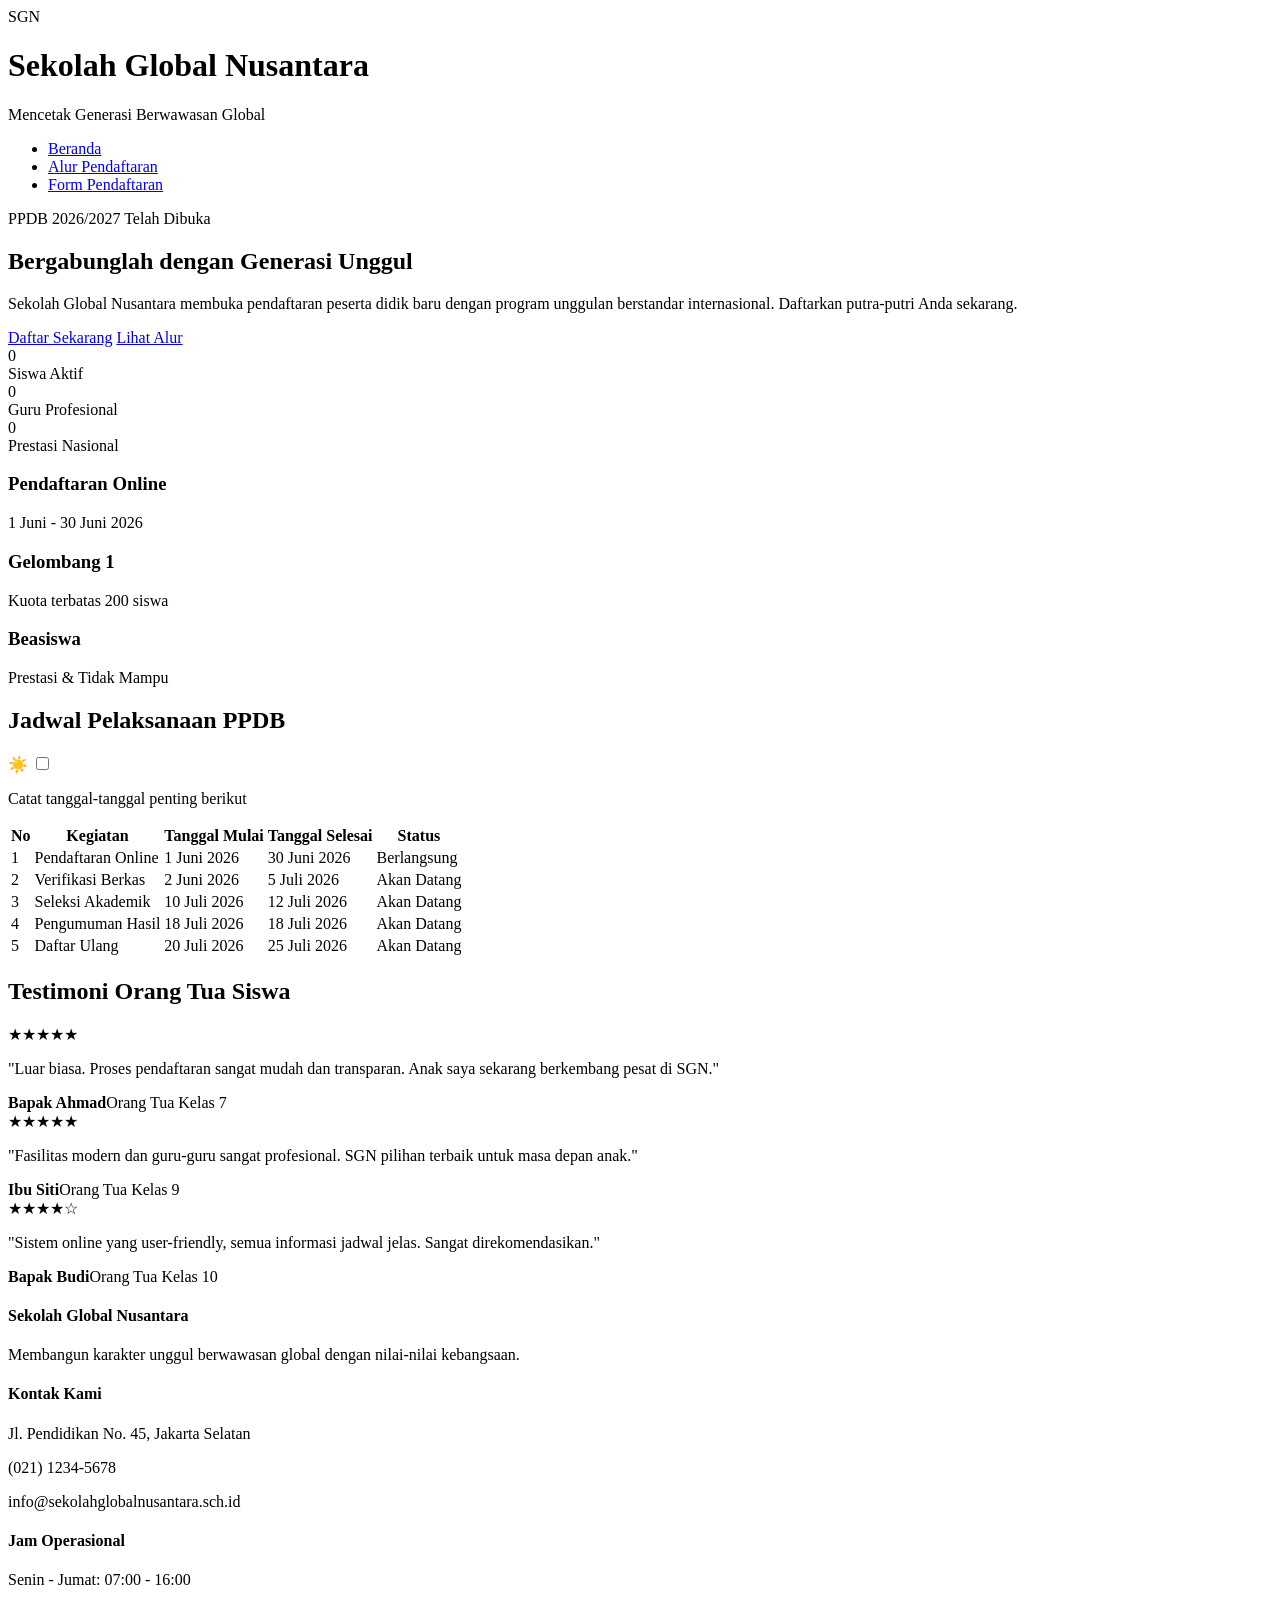
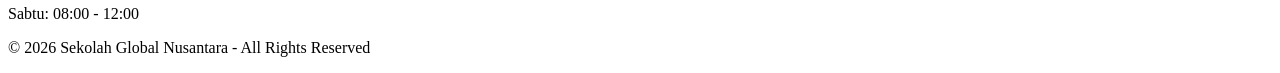
==== index.html @ ce0c1947 "add index.html for Sekolah Global Nusantara homepage" ====
<!DOCTYPE html>
<html lang="id">
  <head>
    <meta charset="UTF-8" />
    <meta name="viewport" content="width=device-width, initial-scale=1.0" />
    <title>Beranda - Sekolah Global Nusantara</title>
    <link rel="stylesheet" href="asset/css/style.css" />
  </head>
  <body>
    <header>
      <div class="header-container">
        <div class="logo-container">
          <div class="logo-icon">SGN</div>
          <div class="logo-text">
            <h1>Sekolah Global Nusantara</h1>
            <p>Mencetak Generasi Berwawasan Global</p>
          </div>
        </div>
        <nav>
          <ul>
            <li><a href="index.html" class="active">Beranda</a></li>
            <li><a href="alur.html">Alur Pendaftaran</a></li>
            <li><a href="form.html">Form Pendaftaran</a></li>
          </ul>
        </nav>
      </div>
    </header>

    <main>
      <section class="hero-section fade-in">
        <div class="hero-content">
          <div class="hero-badge">PPDB 2026/2027 Telah Dibuka</div>
          <h2>
            Bergabunglah dengan <span class="highlight">Generasi Unggul</span>
          </h2>
          <p>
            Sekolah Global Nusantara membuka pendaftaran peserta didik baru
            dengan program unggulan berstandar internasional. Daftarkan
            putra-putri Anda sekarang.
          </p>
          <div class="hero-buttons">
            <a href="form.html" class="btn-primary">Daftar Sekarang</a>
            <a href="alur.html" class="btn-secondary">Lihat Alur</a>
          </div>
        </div>
        <div class="hero-stats">
          <div class="stat-card">
            <div class="stat-number" data-count="1500">0</div>
            <div class="stat-label">Siswa Aktif</div>
          </div>
          <div class="stat-card">
            <div class="stat-number" data-count="120">0</div>
            <div class="stat-label">Guru Profesional</div>
          </div>
          <div class="stat-card">
            <div class="stat-number" data-count="25">0</div>
            <div class="stat-label">Prestasi Nasional</div>
          </div>
        </div>
      </section>

      <section class="info-cards fade-in">
        <div class="info-card">
          <div class="info-icon"></div>
          <h3>Pendaftaran Online</h3>
          <p>1 Juni - 30 Juni 2026</p>
        </div>
        <div class="info-card">
          <div class="info-icon"></div>
          <h3>Gelombang 1</h3>
          <p>Kuota terbatas 200 siswa</p>
        </div>
        <div class="info-card">
          <div class="info-icon"></div>
          <h3>Beasiswa</h3>
          <p>Prestasi & Tidak Mampu</p>
        </div>
      </section>

      <section class="schedule-section fade-in">
        <div class="section-header">
          <h2>Jadwal Pelaksanaan PPDB</h2>
          <div class="theme-switch-wrapper">
            <span class="theme-icon">☀️</span>
            <label class="theme-switch">
              <input type="checkbox" id="themeToggle" />
              <span class="slider round"></span>
            </label>
            <span class="theme-icon"></span>
          </div>
          <p>Catat tanggal-tanggal penting berikut</p>
        </div>
        <div class="table-wrapper">
          <table class="schedule-table">
            <thead>
              <tr>
                <th>No</th>
                <th>Kegiatan</th>
                <th>Tanggal Mulai</th>
                <th>Tanggal Selesai</th>
                <th>Status</th>
              </tr>
            </thead>
            <tbody>
              <tr class="active-row">
                <td>1</td>
                <td>Pendaftaran Online</td>
                <td>1 Juni 2026</td>
                <td>30 Juni 2026</td>
                <td><span class="status-badge active">Berlangsung</span></td>
              </tr>
              <tr>
                <td>2</td>
                <td>Verifikasi Berkas</td>
                <td>2 Juni 2026</td>
                <td>5 Juli 2026</td>
                <td><span class="status-badge upcoming">Akan Datang</span></td>
              </tr>
              <tr>
                <td>3</td>
                <td>Seleksi Akademik</td>
                <td>10 Juli 2026</td>
                <td>12 Juli 2026</td>
                <td><span class="status-badge upcoming">Akan Datang</span></td>
              </tr>
              <tr>
                <td>4</td>
                <td>Pengumuman Hasil</td>
                <td>18 Juli 2026</td>
                <td>18 Juli 2026</td>
                <td><span class="status-badge upcoming">Akan Datang</span></td>
              </tr>
              <tr>
                <td>5</td>
                <td>Daftar Ulang</td>
                <td>20 Juli 2026</td>
                <td>25 Juli 2026</td>
                <td><span class="status-badge upcoming">Akan Datang</span></td>
              </tr>
            </tbody>
          </table>
        </div>
      </section>

      <section class="testimonials fade-in">
        <div class="section-header">
          <h2>Testimoni Orang Tua Siswa</h2>
        </div>
        <div class="testimonial-grid">
          <div class="testimonial-card">
            <div class="testimonial-rating">★★★★★</div>
            <p>
              "Luar biasa. Proses pendaftaran sangat mudah dan transparan. Anak
              saya sekarang berkembang pesat di SGN."
            </p>
            <div class="testimonial-author">
              <strong>Bapak Ahmad</strong><span>Orang Tua Kelas 7</span>
            </div>
          </div>
          <div class="testimonial-card">
            <div class="testimonial-rating">★★★★★</div>
            <p>
              "Fasilitas modern dan guru-guru sangat profesional. SGN pilihan
              terbaik untuk masa depan anak."
            </p>
            <div class="testimonial-author">
              <strong>Ibu Siti</strong><span>Orang Tua Kelas 9</span>
            </div>
          </div>
          <div class="testimonial-card">
            <div class="testimonial-rating">★★★★☆</div>
            <p>
              "Sistem online yang user-friendly, semua informasi jadwal jelas.
              Sangat direkomendasikan."
            </p>
            <div class="testimonial-author">
              <strong>Bapak Budi</strong><span>Orang Tua Kelas 10</span>
            </div>
          </div>
        </div>
      </section>
    </main>

    <footer>
      <div class="footer-content">
        <div class="footer-section">
          <h4>Sekolah Global Nusantara</h4>
          <p>
            Membangun karakter unggul berwawasan global dengan nilai-nilai
            kebangsaan.
          </p>
        </div>
        <div class="footer-section">
          <h4>Kontak Kami</h4>
          <p>Jl. Pendidikan No. 45, Jakarta Selatan</p>
          <p>(021) 1234-5678</p>
          <p>info@sekolahglobalnusantara.sch.id</p>
        </div>
        <div class="footer-section">
          <h4>Jam Operasional</h4>
          <p>Senin - Jumat: 07:00 - 16:00</p>
          <p>Sabtu: 08:00 - 12:00</p>
        </div>
      </div>
      <div class="footer-bottom">
        <p>&copy; 2026 Sekolah Global Nusantara - All Rights Reserved</p>
      </div>
    </footer>

    <div id="toast" class="toast"></div>

    <script src="asset/javascript/script.js"></script>
  </body>
</html>
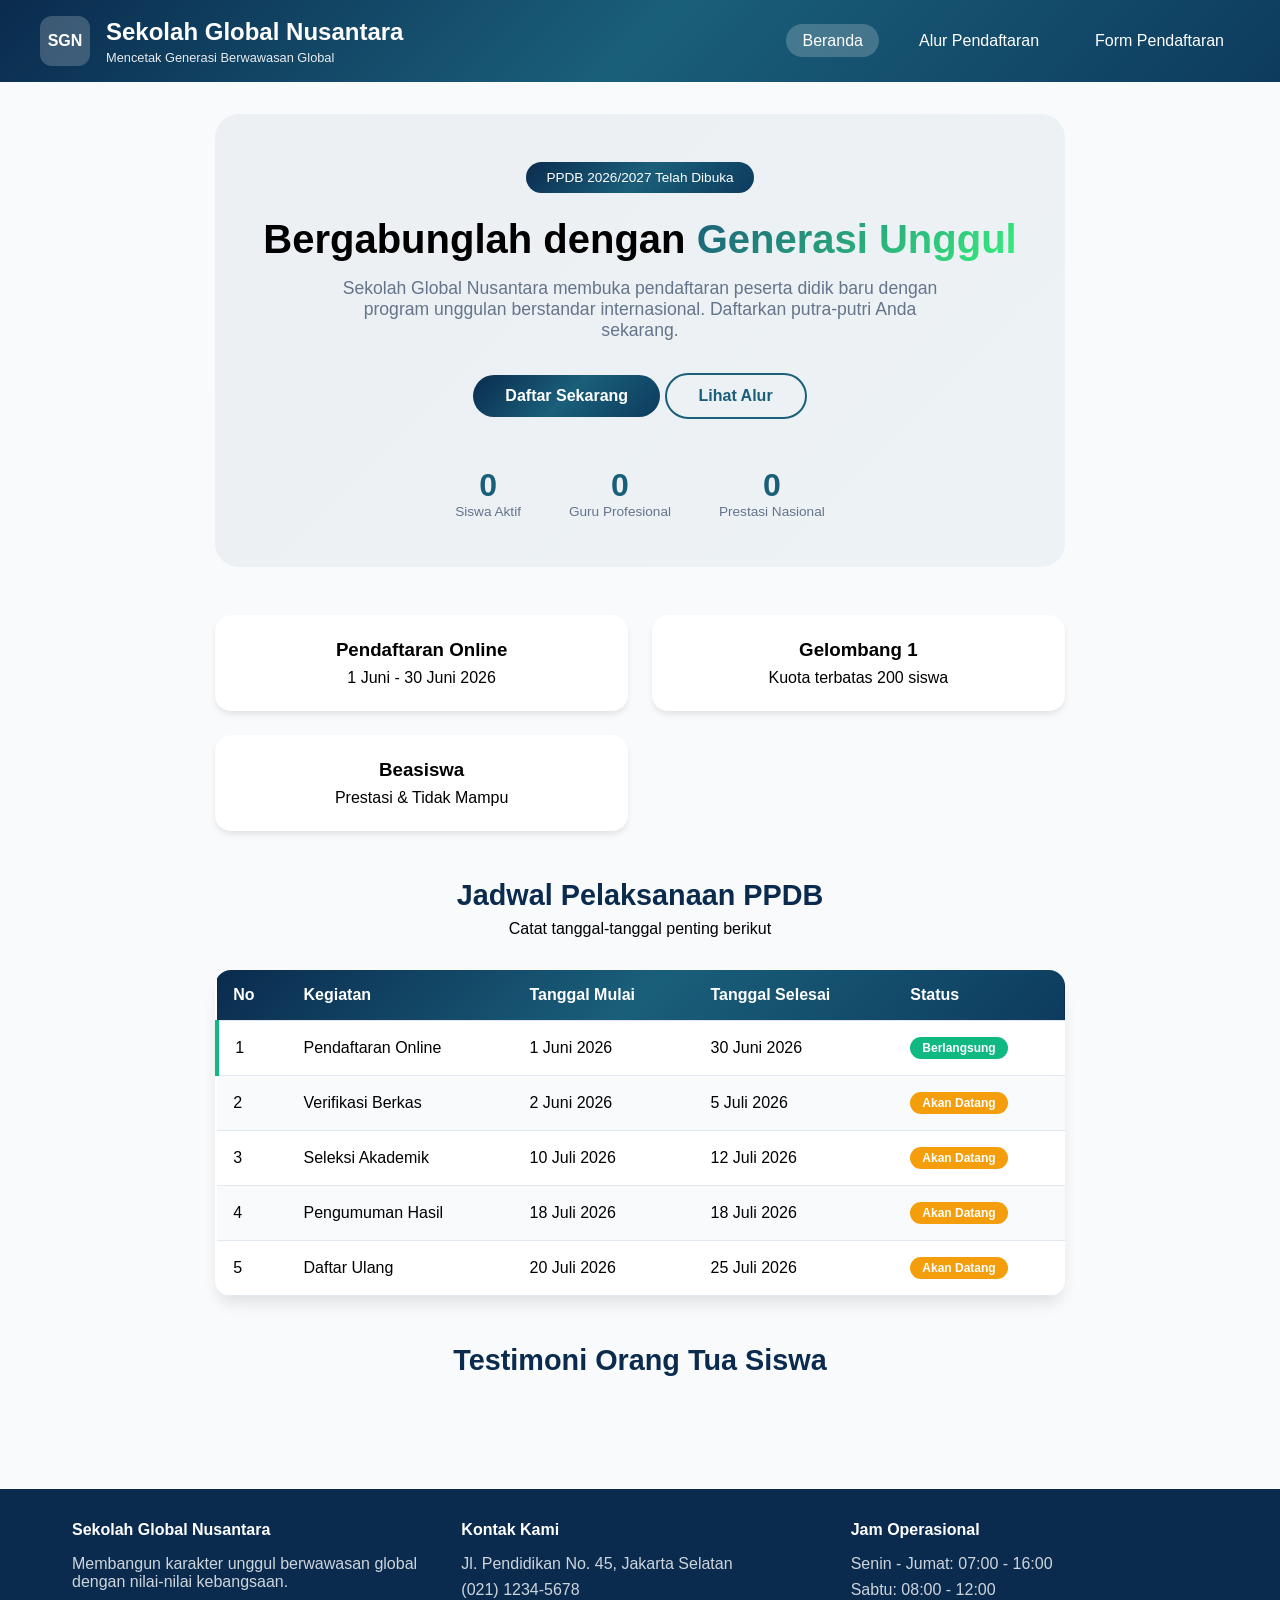
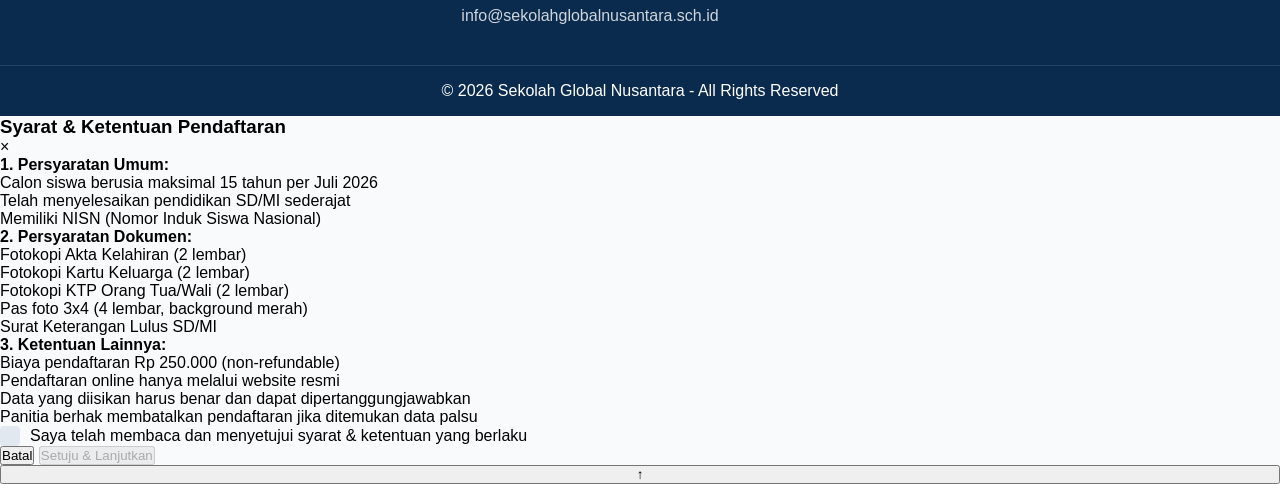
==== commit c8f3002f: "feat: add modal terms and back to top button" ====
--- a/index.html
+++ b/index.html
@@ -1,214 +1,174 @@
 <!DOCTYPE html>
 <html lang="id">
-  <head>
-    <meta charset="UTF-8" />
-    <meta name="viewport" content="width=device-width, initial-scale=1.0" />
+<head>
+    <meta charset="UTF-8">
+    <meta name="viewport" content="width=device-width, initial-scale=1.0">
     <title>Beranda - Sekolah Global Nusantara</title>
-    <link rel="stylesheet" href="asset/css/style.css" />
-  </head>
-  <body>
+    <link rel="stylesheet" href="asset/css/style.css">
+</head>
+<body>
     <header>
-      <div class="header-container">
-        <div class="logo-container">
-          <div class="logo-icon">SGN</div>
-          <div class="logo-text">
-            <h1>Sekolah Global Nusantara</h1>
-            <p>Mencetak Generasi Berwawasan Global</p>
-          </div>
+        <div class="header-container">
+            <div class="logo-container">
+                <div class="logo-icon">SGN</div>
+                <div class="logo-text">
+                    <h1>Sekolah Global Nusantara</h1>
+                    <p>Mencetak Generasi Berwawasan Global</p>
+                </div>
+            </div>
+            <nav>
+                <ul>
+                    <li><a href="index.html" class="active">Beranda</a></li>
+                    <li><a href="alur.html">Alur Pendaftaran</a></li>
+                    <li><a href="form.html">Form Pendaftaran</a></li>
+                </ul>
+            </nav>
         </div>
-        <nav>
-          <ul>
-            <li><a href="index.html" class="active">Beranda</a></li>
-            <li><a href="alur.html">Alur Pendaftaran</a></li>
-            <li><a href="form.html">Form Pendaftaran</a></li>
-          </ul>
-        </nav>
-      </div>
     </header>
 
     <main>
-      <section class="hero-section fade-in">
-        <div class="hero-content">
-          <div class="hero-badge">PPDB 2026/2027 Telah Dibuka</div>
-          <h2>
-            Bergabunglah dengan <span class="highlight">Generasi Unggul</span>
-          </h2>
-          <p>
-            Sekolah Global Nusantara membuka pendaftaran peserta didik baru
-            dengan program unggulan berstandar internasional. Daftarkan
-            putra-putri Anda sekarang.
-          </p>
-          <div class="hero-buttons">
-            <a href="form.html" class="btn-primary">Daftar Sekarang</a>
-            <a href="alur.html" class="btn-secondary">Lihat Alur</a>
-          </div>
-        </div>
-        <div class="hero-stats">
-          <div class="stat-card">
-            <div class="stat-number" data-count="1500">0</div>
-            <div class="stat-label">Siswa Aktif</div>
-          </div>
-          <div class="stat-card">
-            <div class="stat-number" data-count="120">0</div>
-            <div class="stat-label">Guru Profesional</div>
-          </div>
-          <div class="stat-card">
-            <div class="stat-number" data-count="25">0</div>
-            <div class="stat-label">Prestasi Nasional</div>
-          </div>
-        </div>
-      </section>
+        <section class="hero-section fade-in">
+            <div class="hero-content">
+                <div class="hero-badge">PPDB 2026/2027 Telah Dibuka</div>
+                <h2>Bergabunglah dengan <span class="highlight">Generasi Unggul</span></h2>
+                <p>Sekolah Global Nusantara membuka pendaftaran peserta didik baru dengan program unggulan berstandar internasional. Daftarkan putra-putri Anda sekarang.</p>
+                <div class="hero-buttons">
+                    <a href="#" class="btn-primary" id="daftarBtn">Daftar Sekarang</a>
+                    <a href="alur.html" class="btn-secondary">Lihat Alur</a>
+                </div>
+            </div>
+            <div class="hero-stats">
+                <div class="stat-card">
+                    <div class="stat-number" data-count="1500">0</div>
+                    <div class="stat-label">Siswa Aktif</div>
+                </div>
+                <div class="stat-card">
+                    <div class="stat-number" data-count="120">0</div>
+                    <div class="stat-label">Guru Profesional</div>
+                </div>
+                <div class="stat-card">
+                    <div class="stat-number" data-count="25">0</div>
+                    <div class="stat-label">Prestasi Nasional</div>
+                </div>
+            </div>
+        </section>
 
-      <section class="info-cards fade-in">
-        <div class="info-card">
-          <div class="info-icon"></div>
-          <h3>Pendaftaran Online</h3>
-          <p>1 Juni - 30 Juni 2026</p>
-        </div>
-        <div class="info-card">
-          <div class="info-icon"></div>
-          <h3>Gelombang 1</h3>
-          <p>Kuota terbatas 200 siswa</p>
-        </div>
-        <div class="info-card">
-          <div class="info-icon"></div>
-          <h3>Beasiswa</h3>
-          <p>Prestasi & Tidak Mampu</p>
-        </div>
-      </section>
+        <section class="info-cards fade-in">
+            <div class="info-card">
+                <h3>Pendaftaran Online</h3>
+                <p>1 Juni - 30 Juni 2026</p>
+            </div>
+            <div class="info-card">
+                <h3>Gelombang 1</h3>
+                <p>Kuota terbatas 200 siswa</p>
+            </div>
+            <div class="info-card">
+                <h3>Beasiswa</h3>
+                <p>Prestasi & Tidak Mampu</p>
+            </div>
+        </section>
 
-      <section class="schedule-section fade-in">
-        <div class="section-header">
-          <h2>Jadwal Pelaksanaan PPDB</h2>
-          <div class="theme-switch-wrapper">
-            <span class="theme-icon">☀️</span>
-            <label class="theme-switch">
-              <input type="checkbox" id="themeToggle" />
-              <span class="slider round"></span>
-            </label>
-            <span class="theme-icon"></span>
-          </div>
-          <p>Catat tanggal-tanggal penting berikut</p>
-        </div>
-        <div class="table-wrapper">
-          <table class="schedule-table">
-            <thead>
-              <tr>
-                <th>No</th>
-                <th>Kegiatan</th>
-                <th>Tanggal Mulai</th>
-                <th>Tanggal Selesai</th>
-                <th>Status</th>
-              </tr>
-            </thead>
-            <tbody>
-              <tr class="active-row">
-                <td>1</td>
-                <td>Pendaftaran Online</td>
-                <td>1 Juni 2026</td>
-                <td>30 Juni 2026</td>
-                <td><span class="status-badge active">Berlangsung</span></td>
-              </tr>
-              <tr>
-                <td>2</td>
-                <td>Verifikasi Berkas</td>
-                <td>2 Juni 2026</td>
-                <td>5 Juli 2026</td>
-                <td><span class="status-badge upcoming">Akan Datang</span></td>
-              </tr>
-              <tr>
-                <td>3</td>
-                <td>Seleksi Akademik</td>
-                <td>10 Juli 2026</td>
-                <td>12 Juli 2026</td>
-                <td><span class="status-badge upcoming">Akan Datang</span></td>
-              </tr>
-              <tr>
-                <td>4</td>
-                <td>Pengumuman Hasil</td>
-                <td>18 Juli 2026</td>
-                <td>18 Juli 2026</td>
-                <td><span class="status-badge upcoming">Akan Datang</span></td>
-              </tr>
-              <tr>
-                <td>5</td>
-                <td>Daftar Ulang</td>
-                <td>20 Juli 2026</td>
-                <td>25 Juli 2026</td>
-                <td><span class="status-badge upcoming">Akan Datang</span></td>
-              </tr>
-            </tbody>
-          </table>
-        </div>
-      </section>
+        <section class="schedule-section fade-in">
+            <div class="section-header">
+                <h2>Jadwal Pelaksanaan PPDB</h2>
+                <p>Catat tanggal-tanggal penting berikut</p>
+            </div>
+            <div class="table-wrapper">
+                <table class="schedule-table">
+                    <thead>
+                        <tr><th>No</th><th>Kegiatan</th><th>Tanggal Mulai</th><th>Tanggal Selesai</th><th>Status</th></tr>
+                    </thead>
+                    <tbody>
+                        <tr class="active-row"><td>1</td><td>Pendaftaran Online</td><td>1 Juni 2026</td><td>30 Juni 2026</td><td><span class="status-badge active">Berlangsung</span></td></tr>
+                        <tr><td>2</td><td>Verifikasi Berkas</td><td>2 Juni 2026</td><td>5 Juli 2026</td><td><span class="status-badge upcoming">Akan Datang</span></td></tr>
+                        <tr><td>3</td><td>Seleksi Akademik</td><td>10 Juli 2026</td><td>12 Juli 2026</td><td><span class="status-badge upcoming">Akan Datang</span></td></tr>
+                        <tr><td>4</td><td>Pengumuman Hasil</td><td>18 Juli 2026</td><td>18 Juli 2026</td><td><span class="status-badge upcoming">Akan Datang</span></td></tr>
+                        <tr><td>5</td><td>Daftar Ulang</td><td>20 Juli 2026</td><td>25 Juli 2026</td><td><span class="status-badge upcoming">Akan Datang</span></td></tr>
+                    </tbody>
+                </table>
+            </div>
+        </section>
 
-      <section class="testimonials fade-in">
-        <div class="section-header">
-          <h2>Testimoni Orang Tua Siswa</h2>
-        </div>
-        <div class="testimonial-grid">
-          <div class="testimonial-card">
-            <div class="testimonial-rating">★★★★★</div>
-            <p>
-              "Luar biasa. Proses pendaftaran sangat mudah dan transparan. Anak
-              saya sekarang berkembang pesat di SGN."
-            </p>
-            <div class="testimonial-author">
-              <strong>Bapak Ahmad</strong><span>Orang Tua Kelas 7</span>
+        <section class="testimonial-marquee fade-in">
+            <div class="section-header">
+                <h2>Testimoni Orang Tua Siswa</h2>
             </div>
-          </div>
-          <div class="testimonial-card">
-            <div class="testimonial-rating">★★★★★</div>
-            <p>
-              "Fasilitas modern dan guru-guru sangat profesional. SGN pilihan
-              terbaik untuk masa depan anak."
-            </p>
-            <div class="testimonial-author">
-              <strong>Ibu Siti</strong><span>Orang Tua Kelas 9</span>
+            <div class="marquee-track">
+                <div class="marquee-list" id="marqueeList"></div>
             </div>
-          </div>
-          <div class="testimonial-card">
-            <div class="testimonial-rating">★★★★☆</div>
-            <p>
-              "Sistem online yang user-friendly, semua informasi jadwal jelas.
-              Sangat direkomendasikan."
-            </p>
-            <div class="testimonial-author">
-              <strong>Bapak Budi</strong><span>Orang Tua Kelas 10</span>
-            </div>
-          </div>
-        </div>
-      </section>
+        </section>
     </main>
 
     <footer>
-      <div class="footer-content">
-        <div class="footer-section">
-          <h4>Sekolah Global Nusantara</h4>
-          <p>
-            Membangun karakter unggul berwawasan global dengan nilai-nilai
-            kebangsaan.
-          </p>
+        <div class="footer-content">
+            <div class="footer-section">
+                <h4>Sekolah Global Nusantara</h4>
+                <p>Membangun karakter unggul berwawasan global dengan nilai-nilai kebangsaan.</p>
+            </div>
+            <div class="footer-section">
+                <h4>Kontak Kami</h4>
+                <p>Jl. Pendidikan No. 45, Jakarta Selatan</p>
+                <p>(021) 1234-5678</p>
+                <p>info@sekolahglobalnusantara.sch.id</p>
+            </div>
+            <div class="footer-section">
+                <h4>Jam Operasional</h4>
+                <p>Senin - Jumat: 07:00 - 16:00</p>
+                <p>Sabtu: 08:00 - 12:00</p>
+            </div>
         </div>
-        <div class="footer-section">
-          <h4>Kontak Kami</h4>
-          <p>Jl. Pendidikan No. 45, Jakarta Selatan</p>
-          <p>(021) 1234-5678</p>
-          <p>info@sekolahglobalnusantara.sch.id</p>
+        <div class="footer-bottom">
+            <p>&copy; 2026 Sekolah Global Nusantara - All Rights Reserved</p>
         </div>
-        <div class="footer-section">
-          <h4>Jam Operasional</h4>
-          <p>Senin - Jumat: 07:00 - 16:00</p>
-          <p>Sabtu: 08:00 - 12:00</p>
-        </div>
-      </div>
-      <div class="footer-bottom">
-        <p>&copy; 2026 Sekolah Global Nusantara - All Rights Reserved</p>
-      </div>
     </footer>
 
     <div id="toast" class="toast"></div>
 
+    <div id="modalSyarat" class="modal">
+        <div class="modal-content">
+            <div class="modal-header">
+                <h3>Syarat & Ketentuan Pendaftaran</h3>
+                <span class="modal-close">&times;</span>
+            </div>
+            <div class="modal-body">
+                <p><strong>1. Persyaratan Umum:</strong></p>
+                <ul>
+                    <li>Calon siswa berusia maksimal 15 tahun per Juli 2026</li>
+                    <li>Telah menyelesaikan pendidikan SD/MI sederajat</li>
+                    <li>Memiliki NISN (Nomor Induk Siswa Nasional)</li>
+                </ul>
+                <p><strong>2. Persyaratan Dokumen:</strong></p>
+                <ul>
+                    <li>Fotokopi Akta Kelahiran (2 lembar)</li>
+                    <li>Fotokopi Kartu Keluarga (2 lembar)</li>
+                    <li>Fotokopi KTP Orang Tua/Wali (2 lembar)</li>
+                    <li>Pas foto 3x4 (4 lembar, background merah)</li>
+                    <li>Surat Keterangan Lulus SD/MI</li>
+                </ul>
+                <p><strong>3. Ketentuan Lainnya:</strong></p>
+                <ul>
+                    <li>Biaya pendaftaran Rp 250.000 (non-refundable)</li>
+                    <li>Pendaftaran online hanya melalui website resmi</li>
+                    <li>Data yang diisikan harus benar dan dapat dipertanggungjawabkan</li>
+                    <li>Panitia berhak membatalkan pendaftaran jika ditemukan data palsu</li>
+                </ul>
+                <div class="modal-checkbox">
+                    <label class="checkbox-container">
+                        <input type="checkbox" id="agreeTerms">
+                        <span class="checkmark"></span>
+                        Saya telah membaca dan menyetujui syarat & ketentuan yang berlaku
+                    </label>
+                </div>
+            </div>
+            <div class="modal-footer">
+                <button type="button" class="btn-modal-cancel" id="cancelBtn">Batal</button>
+                <button type="button" class="btn-modal-confirm" id="confirmBtn" disabled>Setuju & Lanjutkan</button>
+            </div>
+        </div>
+    </div>
+
+    <button id="backToTop" class="back-to-top" title="Kembali ke atas">↑</button>
+
     <script src="asset/javascript/script.js"></script>
-  </body>
-</html>
+</body>
+</html>
--- a/asset/css/style.css
+++ b/asset/css/style.css
@@ -0,0 +1,320 @@
+/* ========== VARIABLES & RESET ========== */
+:root {
+    --primary-dark: #0a2b4e;
+    --primary: #1a5f7a;
+    --secondary: #38ef7d;
+    --light: #f8fafc;
+    --dark: #1e293b;
+    --gray: #64748b;
+    --danger: #ef4444;
+    --success: #10b981;
+    --shadow-md: 0 4px 6px -1px rgba(0,0,0,0.1);
+    --shadow-lg: 0 10px 15px -3px rgba(0,0,0,0.1);
+    --shadow-xl: 0 20px 25px -5px rgba(0,0,0,0.1);
+}
+
+* { margin: 0; padding: 0; box-sizing: border-box; }
+
+body {
+    font-family: -apple-system, BlinkMacSystemFont, 'Segoe UI', Roboto, sans-serif;
+    background: var(--light);
+    min-height: 100vh;
+    display: flex;
+    flex-direction: column;
+    transition: background 0.3s;
+}
+
+body.dark-mode { background: #0f172a; color: #e2e8f0; }
+
+/* ========== THEME SWITCH ========== */
+.theme-switch-wrapper {
+    position: fixed; top: 20px; right: 20px; z-index: 1000;
+    display: flex; align-items: center; gap: 10px;
+    background: rgba(255,255,255,0.2); backdrop-filter: blur(10px);
+    padding: 8px 16px; border-radius: 50px;
+}
+
+.theme-switch { position: relative; width: 50px; height: 24px; }
+.theme-switch input { opacity: 0; width: 0; height: 0; }
+.slider {
+    position: absolute; cursor: pointer; top: 0; left: 0; right: 0; bottom: 0;
+    background: #ccc; transition: 0.3s; border-radius: 34px;
+}
+.slider:before {
+    position: absolute; content: ""; height: 18px; width: 18px;
+    left: 3px; bottom: 3px; background: white; transition: 0.3s; border-radius: 50%;
+}
+input:checked + .slider { background: var(--primary); }
+input:checked + .slider:before { transform: translateX(26px); }
+
+/* ========== HEADER ========== */
+header {
+    background: linear-gradient(135deg, #0a2b4e, #1a5f7a, #0d3b5e);
+    color: white; padding: 1rem 2rem; position: sticky; top: 0; z-index: 100;
+}
+.header-container {
+    max-width: 1200px; margin: 0 auto;
+    display: flex; justify-content: space-between; align-items: center; flex-wrap: wrap; gap: 1rem;
+}
+.logo-container { display: flex; align-items: center; gap: 1rem; }
+.logo-icon {
+    width: 50px; height: 50px; background: rgba(255,255,255,0.2);
+    border-radius: 12px; display: flex; align-items: center; justify-content: center;
+    font-weight: bold;
+}
+.logo-text h1 { font-size: 1.5rem; margin-bottom: 0.25rem; }
+.logo-text p { font-size: 0.8rem; opacity: 0.9; }
+
+nav ul { list-style: none; display: flex; gap: 1.5rem; flex-wrap: wrap; }
+nav ul li a {
+    color: white; text-decoration: none; font-weight: 500;
+    padding: 0.5rem 1rem; border-radius: 50px; transition: all 0.3s;
+}
+nav ul li a:hover, nav ul li a.active {
+    background: rgba(255,255,255,0.2); transform: translateY(-2px);
+}
+
+/* ========== MAIN ========== */
+main { flex: 1; max-width: 1200px; margin: 2rem auto; padding: 0 2rem; }
+
+/* Animations */
+.fade-in { animation: fadeInUp 0.6s ease-out; }
+@keyframes fadeInUp { from { opacity: 0; transform: translateY(30px); } to { opacity: 1; transform: translateY(0); } }
+
+/* ========== HERO ========== */
+.hero-section {
+    background: linear-gradient(135deg, rgba(10,43,78,0.05), rgba(26,95,122,0.05));
+    border-radius: 24px; padding: 3rem; margin-bottom: 3rem; text-align: center;
+}
+.hero-badge {
+    display: inline-block; background: linear-gradient(135deg, #0a2b4e, #1a5f7a, #0d3b5e);
+    color: white; padding: 0.5rem 1.25rem; border-radius: 50px;
+    font-size: 0.85rem; margin-bottom: 1.5rem;
+}
+.hero-content h2 { font-size: 2.5rem; margin-bottom: 1rem; }
+.highlight { background: linear-gradient(135deg, #1a5f7a, #38ef7d); -webkit-background-clip: text; -webkit-text-fill-color: transparent; }
+.hero-content p { font-size: 1.1rem; color: var(--gray); max-width: 600px; margin: 0 auto 2rem; }
+
+.btn-primary, .btn-secondary {
+    padding: 0.75rem 2rem; border-radius: 50px; text-decoration: none;
+    font-weight: 600; transition: all 0.3s; display: inline-block;
+}
+.btn-primary { background: linear-gradient(135deg, #0a2b4e, #1a5f7a, #0d3b5e); color: white; }
+.btn-primary:hover, .btn-secondary:hover { transform: translateY(-3px); box-shadow: var(--shadow-lg); }
+.btn-secondary { background: transparent; color: var(--primary); border: 2px solid var(--primary); }
+.btn-secondary:hover { background: var(--primary); color: white; }
+
+.hero-stats { display: flex; justify-content: center; gap: 3rem; margin-top: 3rem; flex-wrap: wrap; }
+.stat-card { text-align: center; }
+.stat-number { font-size: 2rem; font-weight: 800; color: var(--primary); }
+.stat-label { font-size: 0.85rem; color: var(--gray); }
+
+/* ========== INFO CARDS ========== */
+.info-cards {
+    display: grid; grid-template-columns: repeat(auto-fit, minmax(280px, 1fr));
+    gap: 1.5rem; margin-bottom: 3rem;
+}
+.info-card {
+    background: white; padding: 1.5rem; border-radius: 16px;
+    text-align: center; transition: all 0.3s; box-shadow: var(--shadow-md);
+}
+body.dark-mode .info-card { background: #1e293b; }
+.info-card:hover { transform: translateY(-5px); box-shadow: var(--shadow-xl); }
+.info-icon { font-size: 2rem; margin-bottom: 1rem; }
+.info-card h3 { margin-bottom: 0.5rem; }
+
+/* ========== TABLE ========== */
+.schedule-section { margin-bottom: 3rem; }
+.section-header { text-align: center; margin-bottom: 2rem; }
+.section-header h2 { font-size: 1.8rem; color: var(--primary-dark); margin-bottom: 0.5rem; }
+.table-wrapper { overflow-x: auto; border-radius: 16px; box-shadow: var(--shadow-lg); }
+.schedule-table { width: 100%; border-collapse: collapse; background: white; }
+body.dark-mode .schedule-table { background: #1e293b; }
+.schedule-table thead { background: linear-gradient(135deg, #0a2b4e, #1a5f7a, #0d3b5e); color: white; }
+.schedule-table th, .schedule-table td { padding: 1rem; text-align: left; border-bottom: 1px solid #e2e8f0; }
+.schedule-table tbody tr:nth-child(even) { background: #f8fafc; }
+body.dark-mode .schedule-table tbody tr:nth-child(even) { background: #0f172a; }
+.schedule-table tbody tr:hover { background: #e0f2fe; }
+.status-badge { display: inline-block; padding: 0.25rem 0.75rem; border-radius: 50px; font-size: 0.75rem; font-weight: 600; }
+.status-badge.active { background: var(--success); color: white; }
+.status-badge.upcoming { background: #f59e0b; color: white; }
+.active-row { border-left: 4px solid var(--success); }
+
+/* ========== TESTIMONIALS ========== */
+.testimonial-grid {
+    display: grid; grid-template-columns: repeat(auto-fit, minmax(300px, 1fr));
+    gap: 1.5rem; margin-bottom: 2rem;
+}
+.testimonial-card {
+    background: white; padding: 1.5rem; border-radius: 16px;
+    transition: all 0.3s; box-shadow: var(--shadow-md);
+}
+body.dark-mode .testimonial-card { background: #1e293b; }
+.testimonial-card:hover { transform: translateY(-5px); }
+.testimonial-rating { color: #fbbf24; margin-bottom: 1rem; }
+.testimonial-author { margin-top: 1rem; padding-top: 1rem; border-top: 1px solid #e2e8f0; }
+.testimonial-author span { display: block; font-size: 0.8rem; color: var(--gray); }
+
+/* ========== ALUR PAGE ========== */
+.page-header { text-align: center; margin-bottom: 2rem; }
+.page-header h1 { font-size: 2rem; color: var(--primary-dark); margin-bottom: 0.5rem; }
+.timeline-progress {
+    display: flex; justify-content: space-between; margin: 2rem 0 3rem;
+    position: relative; flex-wrap: wrap; gap: 1rem;
+}
+.timeline-progress::before {
+    content: ''; position: absolute; top: 25px; left: 0; right: 0;
+    height: 2px; background: linear-gradient(90deg, var(--primary), var(--secondary)); z-index: 0;
+}
+.timeline-step { text-align: center; position: relative; z-index: 1; flex: 1; min-width: 80px; cursor: pointer; }
+.step-icon {
+    width: 50px; height: 50px; background: white; border: 3px solid var(--primary);
+    border-radius: 50%; display: flex; align-items: center; justify-content: center;
+    margin: 0 auto 0.75rem; font-weight: bold; transition: all 0.3s;
+}
+body.dark-mode .step-icon { background: #1e293b; }
+.timeline-step:hover .step-icon { transform: scale(1.1); background: var(--primary); color: white; }
+
+.illustration-box {
+    background: linear-gradient(135deg, rgba(26,95,122,0.08), rgba(56,239,125,0.08));
+    border-radius: 24px; padding: 2rem; display: flex; justify-content: center;
+    gap: 2rem; flex-wrap: wrap; margin-bottom: 3rem;
+}
+.illustration-icon { font-size: 2.5rem; }
+.illustration-text { width: 100%; margin-top: 1rem; font-weight: 500; color: var(--primary); text-align: center; }
+
+.detail-card {
+    display: flex; gap: 1.5rem; background: white; padding: 1.5rem;
+    border-radius: 16px; margin-bottom: 1rem; transition: all 0.3s; cursor: pointer;
+}
+body.dark-mode .detail-card { background: #1e293b; }
+.detail-card:hover { transform: translateX(10px); box-shadow: var(--shadow-lg); }
+.card-number { font-size: 2rem; font-weight: 800; color: var(--primary); opacity: 0.5; min-width: 60px; }
+.card-content h3 { margin-bottom: 0.5rem; }
+.card-tip {
+    margin-top: 0.5rem; padding: 0.5rem 0.75rem; background: #e0f2fe;
+    border-radius: 8px; font-size: 0.8rem;
+}
+body.dark-mode .card-tip { background: #0c4a6e; color: #e2e8f0; }
+
+/* ========== ACCORDION ========== */
+.info-accordion { margin-top: 2rem; }
+.accordion-item { background: white; border-radius: 12px; margin-bottom: 1rem; overflow: hidden; }
+body.dark-mode .accordion-item { background: #1e293b; }
+.accordion-header {
+    padding: 1rem 1.25rem; background: linear-gradient(135deg, #0a2b4e, #1a5f7a, #0d3b5e);
+    color: white; cursor: pointer; display: flex; justify-content: space-between; font-weight: 600;
+}
+.accordion-arrow { transition: transform 0.3s; }
+.accordion-item.active .accordion-arrow { transform: rotate(180deg); }
+.accordion-content {
+    max-height: 0; overflow: hidden; transition: max-height 0.3s ease-out; padding: 0 1.25rem;
+}
+.accordion-item.active .accordion-content { max-height: 500px; padding: 1.25rem; }
+.accordion-content ul { padding-left: 1.5rem; }
+.faq-item { margin-bottom: 1rem; }
+.faq-item strong { color: var(--primary); display: block; margin-bottom: 0.25rem; }
+
+/* ========== MULTI-STEP FORM ========== */
+.form-progress { display: flex; justify-content: center; gap: 2rem; margin-bottom: 2rem; }
+.progress-step { text-align: center; flex: 1; max-width: 120px; }
+.step-circle {
+    width: 40px; height: 40px; background: #cbd5e1; border-radius: 50%;
+    display: flex; align-items: center; justify-content: center; margin: 0 auto 0.5rem;
+    font-weight: bold; transition: all 0.3s;
+}
+.progress-step.active .step-circle { background: var(--primary); color: white; transform: scale(1.1); }
+
+.form-container-modern {
+    background: white; border-radius: 24px; padding: 2rem;
+    box-shadow: var(--shadow-xl); max-width: 800px; margin: 0 auto;
+}
+body.dark-mode .form-container-modern { background: #1e293b; }
+.form-step { display: none; }
+.form-step.active { display: block; animation: fadeIn 0.5s; }
+@keyframes fadeIn { from { opacity: 0; transform: translateX(20px); } to { opacity: 1; transform: translateX(0); } }
+.form-step h3 { margin-bottom: 1.5rem; border-bottom: 2px solid var(--primary); display: inline-block; }
+.form-row { display: grid; grid-template-columns: 1fr 1fr; gap: 1rem; margin-bottom: 0.5rem; }
+.form-group { margin-bottom: 1.25rem; }
+.form-group label { display: block; font-weight: 500; margin-bottom: 0.5rem; }
+.required { color: var(--danger); }
+.form-group input, .form-group select, .form-group textarea {
+    width: 100%; padding: 0.75rem 1rem; border: 2px solid #e2e8f0;
+    border-radius: 12px; font-family: inherit; transition: all 0.3s; font-size: 1rem;
+}
+body.dark-mode .form-group input, body.dark-mode .form-group select, body.dark-mode .form-group textarea {
+    background: #0f172a; border-color: #334155; color: #e2e8f0;
+}
+.form-group input:focus, .form-group select:focus, .form-group textarea:focus {
+    outline: none; border-color: var(--primary); box-shadow: 0 0 0 3px rgba(26,95,122,0.2);
+}
+.input-feedback { font-size: 0.75rem; margin-top: 0.25rem; }
+.input-feedback.error { color: var(--danger); }
+.input-feedback.success { color: var(--success); }
+
+.form-navigation { display: flex; justify-content: space-between; margin-top: 2rem; gap: 1rem; }
+.btn-next, .btn-prev, .btn-submit-modern {
+    padding: 0.75rem 1.5rem; border: none; border-radius: 50px;
+    font-weight: 600; cursor: pointer; transition: all 0.3s; font-size: 1rem;
+}
+.btn-next { background: var(--primary); color: white; }
+.btn-next:hover, .btn-prev:hover { transform: translateY(-2px); box-shadow: var(--shadow-md); }
+.btn-prev { background: #cbd5e1; color: var(--dark); }
+.btn-submit-modern { background: linear-gradient(135deg, #10b981, #059669); color: white; }
+.btn-submit-modern:hover:not(:disabled) { transform: translateY(-3px); box-shadow: var(--shadow-lg); }
+.btn-submit-modern:disabled { opacity: 0.5; cursor: not-allowed; }
+
+.data-preview { background: #f8fafc; border-radius: 16px; padding: 1.5rem; margin-bottom: 1.5rem; }
+body.dark-mode .data-preview { background: #0f172a; }
+.preview-section { margin-bottom: 1rem; }
+.preview-section h4 { margin-bottom: 0.75rem; color: var(--primary); }
+.preview-item { display: flex; padding: 0.5rem 0; border-bottom: 1px solid #e2e8f0; }
+.preview-label { width: 160px; font-weight: 500; }
+
+.checkbox-group { margin: 1.5rem 0; }
+.checkbox-container { display: flex; align-items: center; gap: 10px; cursor: pointer; }
+.checkbox-container input { position: absolute; opacity: 0; }
+.checkmark { width: 20px; height: 20px; background: #e2e8f0; border-radius: 4px; display: inline-block; position: relative; }
+.checkbox-container input:checked ~ .checkmark { background: var(--primary); }
+.checkmark:after { content: ""; position: absolute; display: none; }
+.checkbox-container input:checked ~ .checkmark:after {
+    display: block; left: 7px; top: 3px; width: 5px; height: 10px;
+    border: solid white; border-width: 0 2px 2px 0; transform: rotate(45deg);
+}
+
+/* ========== TOAST ========== */
+.toast {
+    visibility: hidden; min-width: 300px; background: #333; color: white;
+    text-align: center; border-radius: 50px; padding: 12px 24px;
+    position: fixed; bottom: 30px; left: 50%; transform: translateX(-50%);
+    z-index: 1000; opacity: 0; transition: opacity 0.5s;
+}
+.toast.show { visibility: visible; opacity: 1; }
+.toast.success { background: linear-gradient(135deg, #10b981, #059669); }
+.toast.error { background: linear-gradient(135deg, #ef4444, #dc2626); }
+
+/* ========== FOOTER ========== */
+footer { background: var(--primary-dark); color: white; margin-top: 3rem; }
+.footer-content {
+    max-width: 1200px; margin: 0 auto; padding: 2rem;
+    display: grid; grid-template-columns: repeat(auto-fit, minmax(250px, 1fr)); gap: 2rem;
+}
+.footer-section h4 { margin-bottom: 1rem; }
+.footer-section p { margin: 0.5rem 0; opacity: 0.8; }
+.footer-bottom { text-align: center; padding: 1rem; border-top: 1px solid rgba(255,255,255,0.1); }
+
+/* ========== RESPONSIVE ========== */
+@media (max-width: 768px) {
+    .header-container { flex-direction: column; text-align: center; }
+    nav ul { justify-content: center; }
+    .hero-section { padding: 2rem; }
+    .hero-content h2 { font-size: 1.8rem; }
+    .form-row { grid-template-columns: 1fr; }
+    .timeline-progress { flex-direction: column; align-items: center; }
+    .timeline-progress::before { display: none; }
+    .preview-item { flex-direction: column; }
+    .preview-label { width: auto; margin-bottom: 0.25rem; }
+    .detail-card { flex-direction: column; text-align: center; }
+    .card-number { min-width: auto; }
+    main { padding: 0 1rem; }
+}
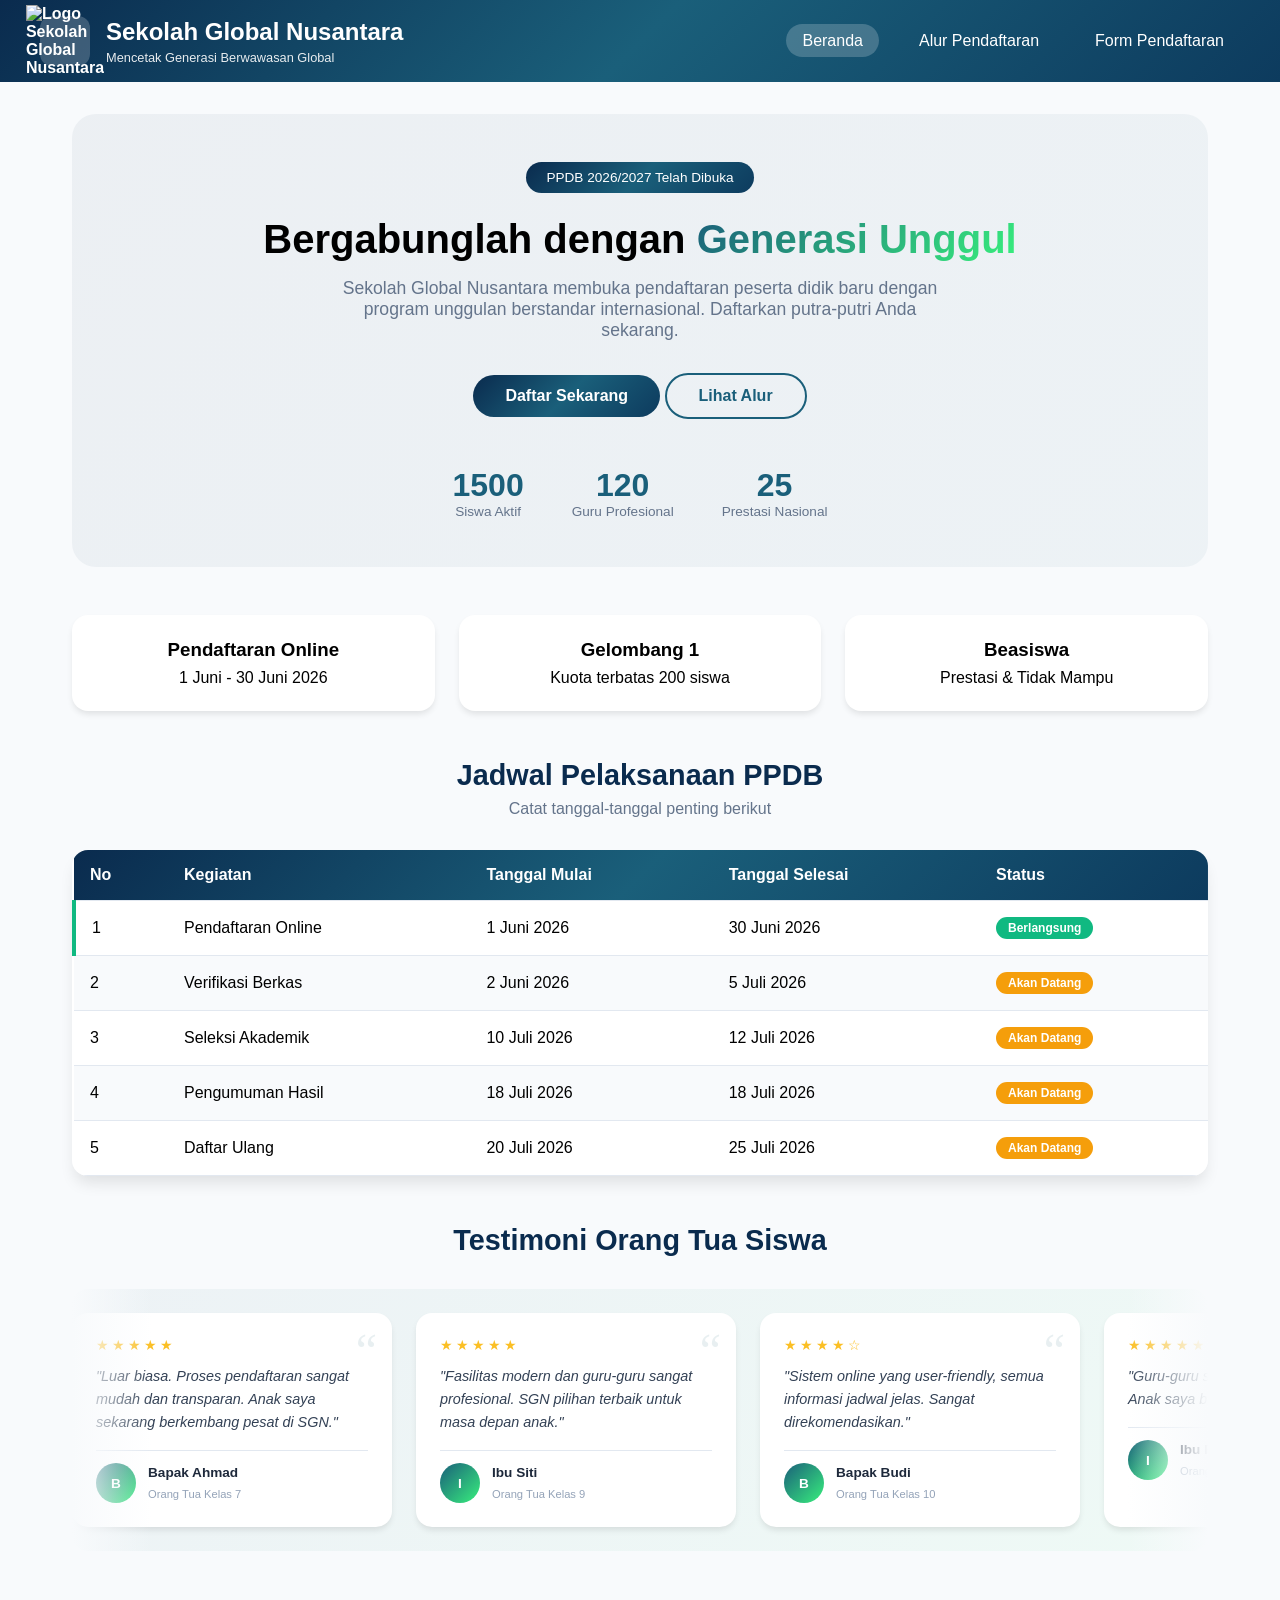
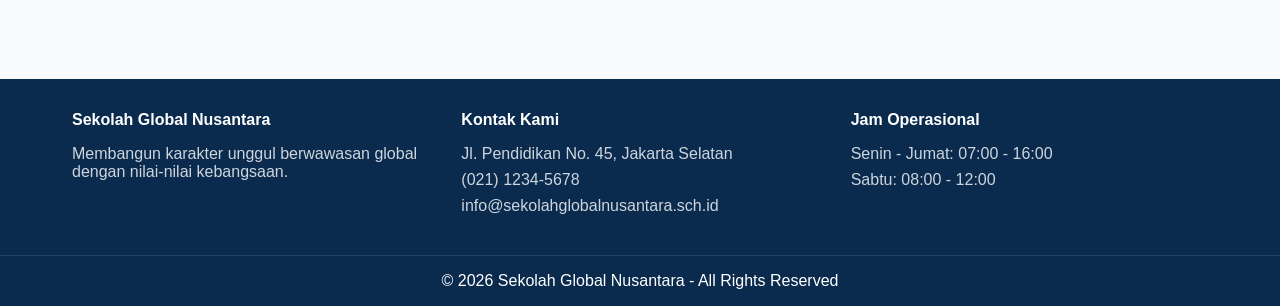
==== commit f9ec9185: "add logo sekolah" ====
--- a/index.html
+++ b/index.html
@@ -1,16 +1,19 @@
 <!DOCTYPE html>
 <html lang="id">
 <head>
-    <meta charset="UTF-8">
-    <meta name="viewport" content="width=device-width, initial-scale=1.0">
+    <meta charset="UTF-8" />
+    <meta name="viewport" content="width=device-width, initial-scale=1.0" />
     <title>Beranda - Sekolah Global Nusantara</title>
-    <link rel="stylesheet" href="asset/css/style.css">
+    <link rel="stylesheet" href="asset/css/style.css" />
 </head>
+
 <body>
     <header>
         <div class="header-container">
             <div class="logo-container">
-                <div class="logo-icon">SGN</div>
+                <div class="logo-icon">
+                    <img src="asset/img/logo.png" alt="Logo Sekolah Global Nusantara" />
+                </div>
                 <div class="logo-text">
                     <h1>Sekolah Global Nusantara</h1>
                     <p>Mencetak Generasi Berwawasan Global</p>
@@ -76,14 +79,50 @@
             <div class="table-wrapper">
                 <table class="schedule-table">
                     <thead>
-                        <tr><th>No</th><th>Kegiatan</th><th>Tanggal Mulai</th><th>Tanggal Selesai</th><th>Status</th></tr>
+                        <tr>
+                            <th>No</th>
+                            <th>Kegiatan</th>
+                            <th>Tanggal Mulai</th>
+                            <th>Tanggal Selesai</th>
+                            <th>Status</th>
+                        </tr>
                     </thead>
                     <tbody>
-                        <tr class="active-row"><td>1</td><td>Pendaftaran Online</td><td>1 Juni 2026</td><td>30 Juni 2026</td><td><span class="status-badge active">Berlangsung</span></td></tr>
-                        <tr><td>2</td><td>Verifikasi Berkas</td><td>2 Juni 2026</td><td>5 Juli 2026</td><td><span class="status-badge upcoming">Akan Datang</span></td></tr>
-                        <tr><td>3</td><td>Seleksi Akademik</td><td>10 Juli 2026</td><td>12 Juli 2026</td><td><span class="status-badge upcoming">Akan Datang</span></td></tr>
-                        <tr><td>4</td><td>Pengumuman Hasil</td><td>18 Juli 2026</td><td>18 Juli 2026</td><td><span class="status-badge upcoming">Akan Datang</span></td></tr>
-                        <tr><td>5</td><td>Daftar Ulang</td><td>20 Juli 2026</td><td>25 Juli 2026</td><td><span class="status-badge upcoming">Akan Datang</span></td></tr>
+                        <tr class="active-row">
+                            <td>1</td>
+                            <td>Pendaftaran Online</td>
+                            <td>1 Juni 2026</td>
+                            <td>30 Juni 2026</td>
+                            <td><span class="status-badge active">Berlangsung</span></td>
+                        </tr>
+                        <tr>
+                            <td>2</td>
+                            <td>Verifikasi Berkas</td>
+                            <td>2 Juni 2026</td>
+                            <td>5 Juli 2026</td>
+                            <td><span class="status-badge upcoming">Akan Datang</span></td>
+                        </tr>
+                        <tr>
+                            <td>3</td>
+                            <td>Seleksi Akademik</td>
+                            <td>10 Juli 2026</td>
+                            <td>12 Juli 2026</td>
+                            <td><span class="status-badge upcoming">Akan Datang</span></td>
+                        </tr>
+                        <tr>
+                            <td>4</td>
+                            <td>Pengumuman Hasil</td>
+                            <td>18 Juli 2026</td>
+                            <td>18 Juli 2026</td>
+                            <td><span class="status-badge upcoming">Akan Datang</span></td>
+                        </tr>
+                        <tr>
+                            <td>5</td>
+                            <td>Daftar Ulang</td>
+                            <td>20 Juli 2026</td>
+                            <td>25 Juli 2026</td>
+                            <td><span class="status-badge upcoming">Akan Datang</span></td>
+                        </tr>
                     </tbody>
                 </table>
             </div>
@@ -154,7 +193,7 @@
                 </ul>
                 <div class="modal-checkbox">
                     <label class="checkbox-container">
-                        <input type="checkbox" id="agreeTerms">
+                        <input type="checkbox" id="agreeTerms" />
                         <span class="checkmark"></span>
                         Saya telah membaca dan menyetujui syarat & ketentuan yang berlaku
                     </label>
--- a/asset/css/style.css
+++ b/asset/css/style.css
@@ -21,45 +21,36 @@
     min-height: 100vh;
     display: flex;
     flex-direction: column;
-    transition: background 0.3s;
-}
-
-body.dark-mode { background: #0f172a; color: #e2e8f0; }
-
-/* ========== THEME SWITCH ========== */
-.theme-switch-wrapper {
-    position: fixed; top: 20px; right: 20px; z-index: 1000;
-    display: flex; align-items: center; gap: 10px;
-    background: rgba(255,255,255,0.2); backdrop-filter: blur(10px);
-    padding: 8px 16px; border-radius: 50px;
-}
-
-.theme-switch { position: relative; width: 50px; height: 24px; }
-.theme-switch input { opacity: 0; width: 0; height: 0; }
-.slider {
-    position: absolute; cursor: pointer; top: 0; left: 0; right: 0; bottom: 0;
-    background: #ccc; transition: 0.3s; border-radius: 34px;
-}
-.slider:before {
-    position: absolute; content: ""; height: 18px; width: 18px;
-    left: 3px; bottom: 3px; background: white; transition: 0.3s; border-radius: 50%;
-}
-input:checked + .slider { background: var(--primary); }
-input:checked + .slider:before { transform: translateX(26px); }
-
-/* ========== HEADER ========== */
+}
+
+/* ========== HEADER & NAVIGATION ========== */
 header {
     background: linear-gradient(135deg, #0a2b4e, #1a5f7a, #0d3b5e);
-    color: white; padding: 1rem 2rem; position: sticky; top: 0; z-index: 100;
-}
+    color: white;
+    padding: 1rem 2rem;
+    position: sticky;
+    top: 0;
+    z-index: 100;
+}
+
 .header-container {
-    max-width: 1200px; margin: 0 auto;
-    display: flex; justify-content: space-between; align-items: center; flex-wrap: wrap; gap: 1rem;
-}
+    max-width: 1200px;
+    margin: 0 auto;
+    display: flex;
+    justify-content: space-between;
+    align-items: center;
+    flex-wrap: wrap;
+    gap: 1rem;
+}
+
 .logo-container { display: flex; align-items: center; gap: 1rem; }
 .logo-icon {
-    width: 50px; height: 50px; background: rgba(255,255,255,0.2);
-    border-radius: 12px; display: flex; align-items: center; justify-content: center;
+    width: 50px; height: 50px;
+    background: rgba(255,255,255,0.2);
+    border-radius: 12px;
+    display: flex;
+    align-items: center;
+    justify-content: center;
     font-weight: bold;
 }
 .logo-text h1 { font-size: 1.5rem; margin-bottom: 0.25rem; }
@@ -71,17 +62,16 @@
     padding: 0.5rem 1rem; border-radius: 50px; transition: all 0.3s;
 }
 nav ul li a:hover, nav ul li a.active {
-    background: rgba(255,255,255,0.2); transform: translateY(-2px);
-}
-
-/* ========== MAIN ========== */
+    background: rgba(255,255,255,0.2);
+    transform: translateY(-2px);
+}
+
+/* ========== MAIN & ANIMATIONS ========== */
 main { flex: 1; max-width: 1200px; margin: 2rem auto; padding: 0 2rem; }
-
-/* Animations */
 .fade-in { animation: fadeInUp 0.6s ease-out; }
 @keyframes fadeInUp { from { opacity: 0; transform: translateY(30px); } to { opacity: 1; transform: translateY(0); } }
 
-/* ========== HERO ========== */
+/* ========== HERO SECTION ========== */
 .hero-section {
     background: linear-gradient(135deg, rgba(10,43,78,0.05), rgba(26,95,122,0.05));
     border-radius: 24px; padding: 3rem; margin-bottom: 3rem; text-align: center;
@@ -118,46 +108,29 @@
     background: white; padding: 1.5rem; border-radius: 16px;
     text-align: center; transition: all 0.3s; box-shadow: var(--shadow-md);
 }
-body.dark-mode .info-card { background: #1e293b; }
 .info-card:hover { transform: translateY(-5px); box-shadow: var(--shadow-xl); }
-.info-icon { font-size: 2rem; margin-bottom: 1rem; }
 .info-card h3 { margin-bottom: 0.5rem; }
 
 /* ========== TABLE ========== */
 .schedule-section { margin-bottom: 3rem; }
 .section-header { text-align: center; margin-bottom: 2rem; }
 .section-header h2 { font-size: 1.8rem; color: var(--primary-dark); margin-bottom: 0.5rem; }
+.section-header p { color: var(--gray); }
 .table-wrapper { overflow-x: auto; border-radius: 16px; box-shadow: var(--shadow-lg); }
 .schedule-table { width: 100%; border-collapse: collapse; background: white; }
-body.dark-mode .schedule-table { background: #1e293b; }
 .schedule-table thead { background: linear-gradient(135deg, #0a2b4e, #1a5f7a, #0d3b5e); color: white; }
 .schedule-table th, .schedule-table td { padding: 1rem; text-align: left; border-bottom: 1px solid #e2e8f0; }
 .schedule-table tbody tr:nth-child(even) { background: #f8fafc; }
-body.dark-mode .schedule-table tbody tr:nth-child(even) { background: #0f172a; }
 .schedule-table tbody tr:hover { background: #e0f2fe; }
 .status-badge { display: inline-block; padding: 0.25rem 0.75rem; border-radius: 50px; font-size: 0.75rem; font-weight: 600; }
 .status-badge.active { background: var(--success); color: white; }
 .status-badge.upcoming { background: #f59e0b; color: white; }
 .active-row { border-left: 4px solid var(--success); }
 
-/* ========== TESTIMONIALS ========== */
-.testimonial-grid {
-    display: grid; grid-template-columns: repeat(auto-fit, minmax(300px, 1fr));
-    gap: 1.5rem; margin-bottom: 2rem;
-}
-.testimonial-card {
-    background: white; padding: 1.5rem; border-radius: 16px;
-    transition: all 0.3s; box-shadow: var(--shadow-md);
-}
-body.dark-mode .testimonial-card { background: #1e293b; }
-.testimonial-card:hover { transform: translateY(-5px); }
-.testimonial-rating { color: #fbbf24; margin-bottom: 1rem; }
-.testimonial-author { margin-top: 1rem; padding-top: 1rem; border-top: 1px solid #e2e8f0; }
-.testimonial-author span { display: block; font-size: 0.8rem; color: var(--gray); }
-
 /* ========== ALUR PAGE ========== */
 .page-header { text-align: center; margin-bottom: 2rem; }
 .page-header h1 { font-size: 2rem; color: var(--primary-dark); margin-bottom: 0.5rem; }
+
 .timeline-progress {
     display: flex; justify-content: space-between; margin: 2rem 0 3rem;
     position: relative; flex-wrap: wrap; gap: 1rem;
@@ -172,7 +145,6 @@
     border-radius: 50%; display: flex; align-items: center; justify-content: center;
     margin: 0 auto 0.75rem; font-weight: bold; transition: all 0.3s;
 }
-body.dark-mode .step-icon { background: #1e293b; }
 .timeline-step:hover .step-icon { transform: scale(1.1); background: var(--primary); color: white; }
 
 .illustration-box {
@@ -187,29 +159,21 @@
     display: flex; gap: 1.5rem; background: white; padding: 1.5rem;
     border-radius: 16px; margin-bottom: 1rem; transition: all 0.3s; cursor: pointer;
 }
-body.dark-mode .detail-card { background: #1e293b; }
 .detail-card:hover { transform: translateX(10px); box-shadow: var(--shadow-lg); }
 .card-number { font-size: 2rem; font-weight: 800; color: var(--primary); opacity: 0.5; min-width: 60px; }
 .card-content h3 { margin-bottom: 0.5rem; }
-.card-tip {
-    margin-top: 0.5rem; padding: 0.5rem 0.75rem; background: #e0f2fe;
-    border-radius: 8px; font-size: 0.8rem;
-}
-body.dark-mode .card-tip { background: #0c4a6e; color: #e2e8f0; }
+.card-tip { margin-top: 0.5rem; padding: 0.5rem 0.75rem; background: #e0f2fe; border-radius: 8px; font-size: 0.8rem; }
 
 /* ========== ACCORDION ========== */
 .info-accordion { margin-top: 2rem; }
 .accordion-item { background: white; border-radius: 12px; margin-bottom: 1rem; overflow: hidden; }
-body.dark-mode .accordion-item { background: #1e293b; }
 .accordion-header {
     padding: 1rem 1.25rem; background: linear-gradient(135deg, #0a2b4e, #1a5f7a, #0d3b5e);
     color: white; cursor: pointer; display: flex; justify-content: space-between; font-weight: 600;
 }
 .accordion-arrow { transition: transform 0.3s; }
 .accordion-item.active .accordion-arrow { transform: rotate(180deg); }
-.accordion-content {
-    max-height: 0; overflow: hidden; transition: max-height 0.3s ease-out; padding: 0 1.25rem;
-}
+.accordion-content { max-height: 0; overflow: hidden; transition: max-height 0.3s ease-out; padding: 0 1.25rem; }
 .accordion-item.active .accordion-content { max-height: 500px; padding: 1.25rem; }
 .accordion-content ul { padding-left: 1.5rem; }
 .faq-item { margin-bottom: 1rem; }
@@ -229,7 +193,6 @@
     background: white; border-radius: 24px; padding: 2rem;
     box-shadow: var(--shadow-xl); max-width: 800px; margin: 0 auto;
 }
-body.dark-mode .form-container-modern { background: #1e293b; }
 .form-step { display: none; }
 .form-step.active { display: block; animation: fadeIn 0.5s; }
 @keyframes fadeIn { from { opacity: 0; transform: translateX(20px); } to { opacity: 1; transform: translateX(0); } }
@@ -242,9 +205,6 @@
     width: 100%; padding: 0.75rem 1rem; border: 2px solid #e2e8f0;
     border-radius: 12px; font-family: inherit; transition: all 0.3s; font-size: 1rem;
 }
-body.dark-mode .form-group input, body.dark-mode .form-group select, body.dark-mode .form-group textarea {
-    background: #0f172a; border-color: #334155; color: #e2e8f0;
-}
 .form-group input:focus, .form-group select:focus, .form-group textarea:focus {
     outline: none; border-color: var(--primary); box-shadow: 0 0 0 3px rgba(26,95,122,0.2);
 }
@@ -265,7 +225,6 @@
 .btn-submit-modern:disabled { opacity: 0.5; cursor: not-allowed; }
 
 .data-preview { background: #f8fafc; border-radius: 16px; padding: 1.5rem; margin-bottom: 1.5rem; }
-body.dark-mode .data-preview { background: #0f172a; }
 .preview-section { margin-bottom: 1rem; }
 .preview-section h4 { margin-bottom: 0.75rem; color: var(--primary); }
 .preview-item { display: flex; padding: 0.5rem 0; border-bottom: 1px solid #e2e8f0; }
@@ -282,6 +241,94 @@
     border: solid white; border-width: 0 2px 2px 0; transform: rotate(45deg);
 }
 
+/* ========== MARQUEE TESTIMONI ========== */
+.testimonial-marquee { margin: 3rem 0; overflow: hidden; position: relative; }
+.testimonial-marquee::before, .testimonial-marquee::after {
+    content: ""; position: absolute; top: 0; width: 80px; height: 100%;
+    z-index: 2; pointer-events: none;
+}
+.testimonial-marquee::before { left: 0; background: linear-gradient(to right, var(--light), transparent); }
+.testimonial-marquee::after { right: 0; background: linear-gradient(to left, var(--light), transparent); }
+.marquee-track { width: 100%; overflow: hidden; background: linear-gradient(135deg, rgba(26,95,122,0.05), rgba(56,239,125,0.05)); border-radius: 16px; padding: 1.5rem 0; }
+.marquee-list { display: flex; gap: 1.5rem; width: max-content; animation: slideInfinite 30s linear infinite; }
+.marquee-list:hover { animation-play-state: paused; }
+@keyframes slideInfinite { 0% { transform: translateX(0); } 100% { transform: translateX(-50%); } }
+
+.testimonial-card-marquee {
+    width: 320px; background: white; padding: 1.5rem; border-radius: 16px;
+    box-shadow: var(--shadow-md); transition: all 0.3s ease; flex-shrink: 0; position: relative;
+}
+.testimonial-card-marquee:hover { transform: translateY(-6px) scale(1.02); box-shadow: var(--shadow-xl); }
+.testimonial-card-marquee::before { content: "“"; font-size: 3rem; position: absolute; top: 10px; right: 15px; color: rgba(26,95,122,0.1); font-family: serif; pointer-events: none; }
+.testimonial-card-marquee .rating { color: #fbbf24; margin-bottom: 0.75rem; font-size: 0.9rem; letter-spacing: 3px; }
+.testimonial-card-marquee p { font-size: 0.9rem; line-height: 1.6; color: #334155; margin-bottom: 1rem; font-style: italic; }
+.testimonial-card-marquee .author { display: flex; align-items: center; gap: 0.75rem; margin-top: 0.75rem; padding-top: 0.75rem; border-top: 1px solid #e2e8f0; }
+.testimonial-card-marquee .avatar { width: 40px; height: 40px; background: linear-gradient(135deg, #1a5f7a, #38ef7d); border-radius: 50%; display: flex; align-items: center; justify-content: center; color: white; font-weight: bold; font-size: 0.85rem; flex-shrink: 0; }
+.testimonial-card-marquee .author-info { flex: 1; }
+.testimonial-card-marquee .author-info strong { display: block; font-size: 0.85rem; color: #1e293b; margin-bottom: 0.25rem; }
+.testimonial-card-marquee .author-info span { font-size: 0.7rem; color: #94a3b8; }
+
+/* ========== MODAL SYARAT ========== */
+.modal { display: none; position: fixed; z-index: 1000; left: 0; top: 0; width: 100%; height: 100%; background-color: rgba(0,0,0,0.5); backdrop-filter: blur(3px); }
+.modal.show { display: flex; align-items: center; justify-content: center; }
+.modal-content { background: white; border-radius: 20px; width: 90%; max-width: 550px; max-height: 85vh; overflow: hidden; box-shadow: var(--shadow-xl); animation: modalFadeIn 0.3s ease; }
+@keyframes modalFadeIn { from { opacity: 0; transform: translateY(-30px); } to { opacity: 1; transform: translateY(0); } }
+.modal-header { display: flex; justify-content: space-between; align-items: center; padding: 1rem 1.5rem; background: linear-gradient(135deg, #0a2b4e, #1a5f7a); color: white; }
+.modal-header h3 { margin: 0; font-size: 1.2rem; }
+.modal-close { font-size: 1.8rem; cursor: pointer; transition: all 0.2s; line-height: 1; }
+.modal-close:hover { transform: scale(1.2); }
+.modal-body { padding: 1.5rem; max-height: 60vh; overflow-y: auto; }
+.modal-body p { margin: 1rem 0 0.5rem 0; font-weight: 600; color: var(--primary-dark); }
+.modal-body ul { margin: 0 0 1rem 1.5rem; color: var(--gray); }
+.modal-body li { margin: 0.25rem 0; }
+.modal-checkbox { margin-top: 1.5rem; padding-top: 1rem; border-top: 1px solid #e2e8f0; }
+.modal-footer { display: flex; justify-content: flex-end; gap: 1rem; padding: 1rem 1.5rem; background: #f8fafc; border-top: 1px solid #e2e8f0; }
+.btn-modal-cancel, .btn-modal-confirm { padding: 0.6rem 1.5rem; border: none; border-radius: 50px; font-weight: 600; cursor: pointer; transition: all 0.3s; }
+.btn-modal-cancel { background: #e2e8f0; color: var(--dark); }
+.btn-modal-cancel:hover { background: #cbd5e1; }
+.btn-modal-confirm { background: linear-gradient(135deg, #10b981, #059669); color: white; }
+.btn-modal-confirm:hover:not(:disabled) { transform: translateY(-2px); box-shadow: var(--shadow-md); }
+.btn-modal-confirm:disabled { opacity: 0.5; cursor: not-allowed; }
+
+/* ========== BACK TO TOP ========== */
+.back-to-top {
+    position: fixed; bottom: 30px; right: 30px; width: 50px; height: 50px;
+    background: linear-gradient(135deg, #0a2b4e, #1a5f7a); color: white; border: none;
+    border-radius: 50%; font-size: 1.8rem; cursor: pointer; opacity: 0; visibility: hidden;
+    transition: all 0.3s ease; box-shadow: var(--shadow-lg); z-index: 99;
+    display: flex; align-items: center; justify-content: center;
+}
+.back-to-top.show { opacity: 1; visibility: visible; }
+.back-to-top:hover { transform: translateY(-5px); background: linear-gradient(135deg, #1a5f7a, #0d3b5e); }
+
+/* ========== PREVIEW UPLOAD BERKAS ========== */
+.preview-container { margin-top: 0.5rem; display: none; }
+.preview-container img { max-width: 150px; max-height: 150px; border-radius: 8px; border: 1px solid #e2e8f0; padding: 0.25rem; }
+.preview-container.show { display: block; }
+.form-hint { font-size: 0.7rem; color: var(--gray); margin-top: 0.25rem; display: block; }
+
+/* ========== PRINT BUTTON ========== */
+.print-btn {
+    background: linear-gradient(135deg, #0a2b4e, #1a5f7a);
+    color: white; border: none; border-radius: 50px;
+    padding: 0.5rem 1rem; cursor: pointer; font-weight: 600;
+    margin-left: 1rem; transition: all 0.3s;
+}
+.print-btn:hover { transform: translateY(-2px); box-shadow: var(--shadow-md); }
+
+/* ========== PRINT STYLE ========== */
+@media print {
+    header, nav, footer, .form-progress, .form-navigation, .checkbox-group,
+    .back-to-top, .toast, .btn-submit-modern, .print-btn {
+        display: none !important;
+    }
+    .form-container-modern { box-shadow: none; padding: 0; margin: 0; }
+    .data-preview { background: white; padding: 0; }
+    .preview-item { break-inside: avoid; }
+    body { background: white; }
+    main { margin: 0; padding: 0; }
+}
+
 /* ========== TOAST ========== */
 .toast {
     visibility: hidden; min-width: 300px; background: #333; color: white;
@@ -295,10 +342,7 @@
 
 /* ========== FOOTER ========== */
 footer { background: var(--primary-dark); color: white; margin-top: 3rem; }
-.footer-content {
-    max-width: 1200px; margin: 0 auto; padding: 2rem;
-    display: grid; grid-template-columns: repeat(auto-fit, minmax(250px, 1fr)); gap: 2rem;
-}
+.footer-content { max-width: 1200px; margin: 0 auto; padding: 2rem; display: grid; grid-template-columns: repeat(auto-fit, minmax(250px, 1fr)); gap: 2rem; }
 .footer-section h4 { margin-bottom: 1rem; }
 .footer-section p { margin: 0.5rem 0; opacity: 0.8; }
 .footer-bottom { text-align: center; padding: 1rem; border-top: 1px solid rgba(255,255,255,0.1); }
@@ -317,4 +361,15 @@
     .detail-card { flex-direction: column; text-align: center; }
     .card-number { min-width: auto; }
     main { padding: 0 1rem; }
+    
+    .testimonial-marquee::before, .testimonial-marquee::after { width: 40px; }
+    .testimonial-card-marquee { width: 280px; padding: 1.25rem; }
+    .testimonial-card-marquee .avatar { width: 35px; height: 35px; font-size: 0.75rem; }
+    .marquee-list { gap: 1rem; animation-duration: 20s; }
+    
+    .modal-content { width: 95%; }
+    .modal-body { padding: 1rem; font-size: 0.85rem; }
+    .modal-footer { padding: 0.75rem 1rem; }
+    .btn-modal-cancel, .btn-modal-confirm { padding: 0.5rem 1.2rem; }
+    .back-to-top { bottom: 20px; right: 20px; width: 45px; height: 45px; font-size: 1.5rem; }
 }
